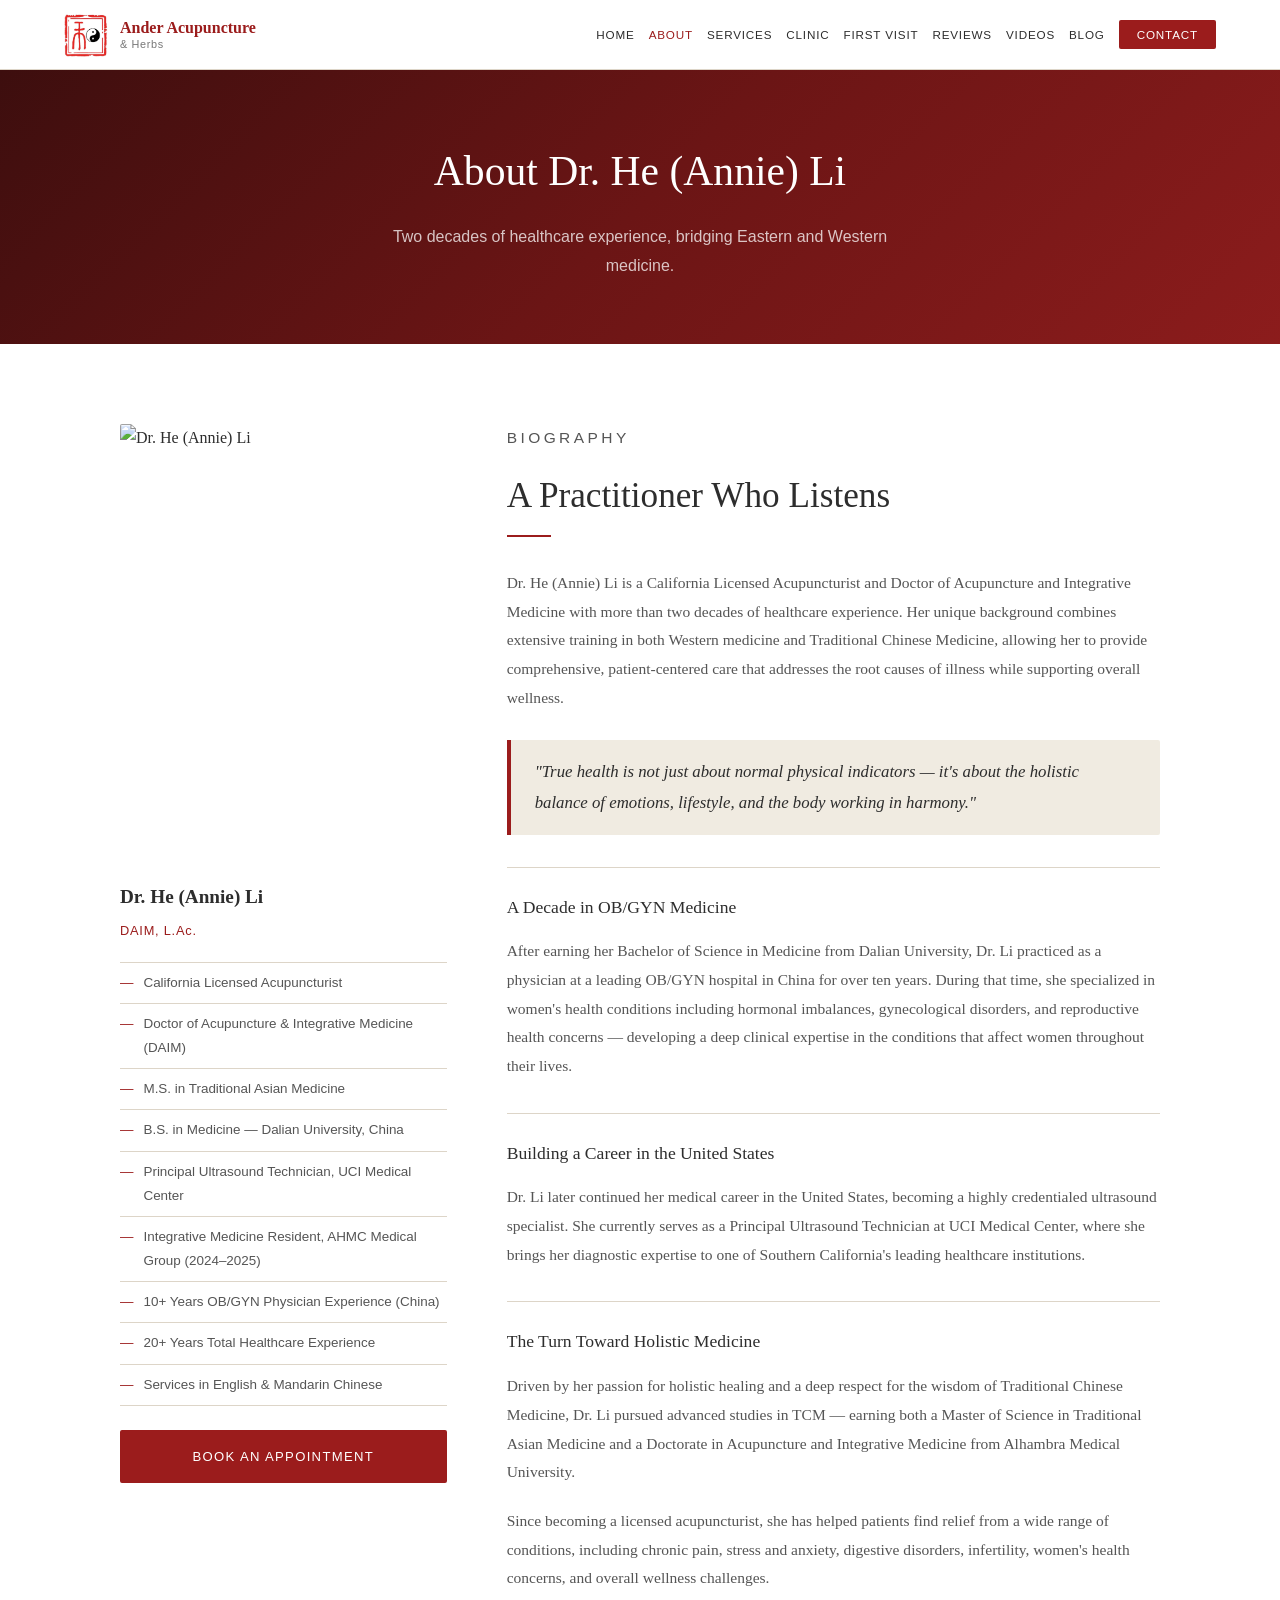
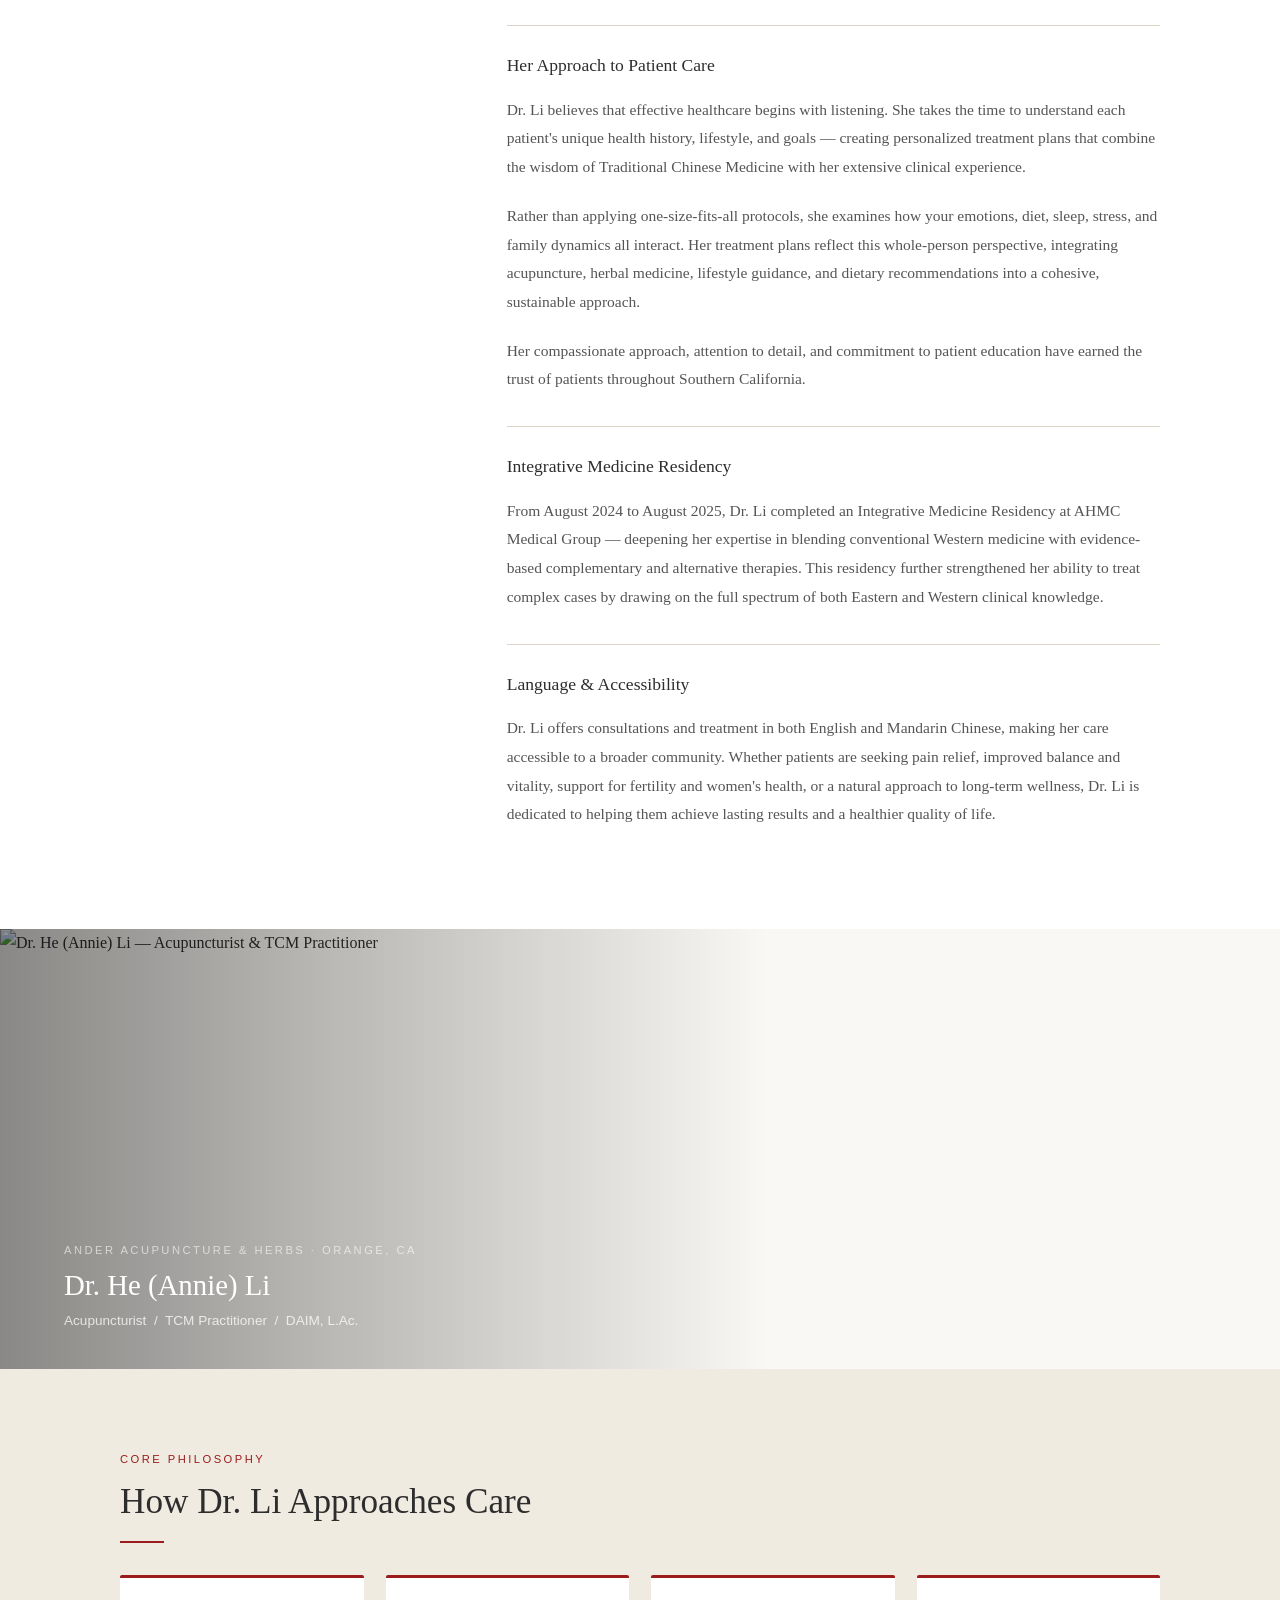
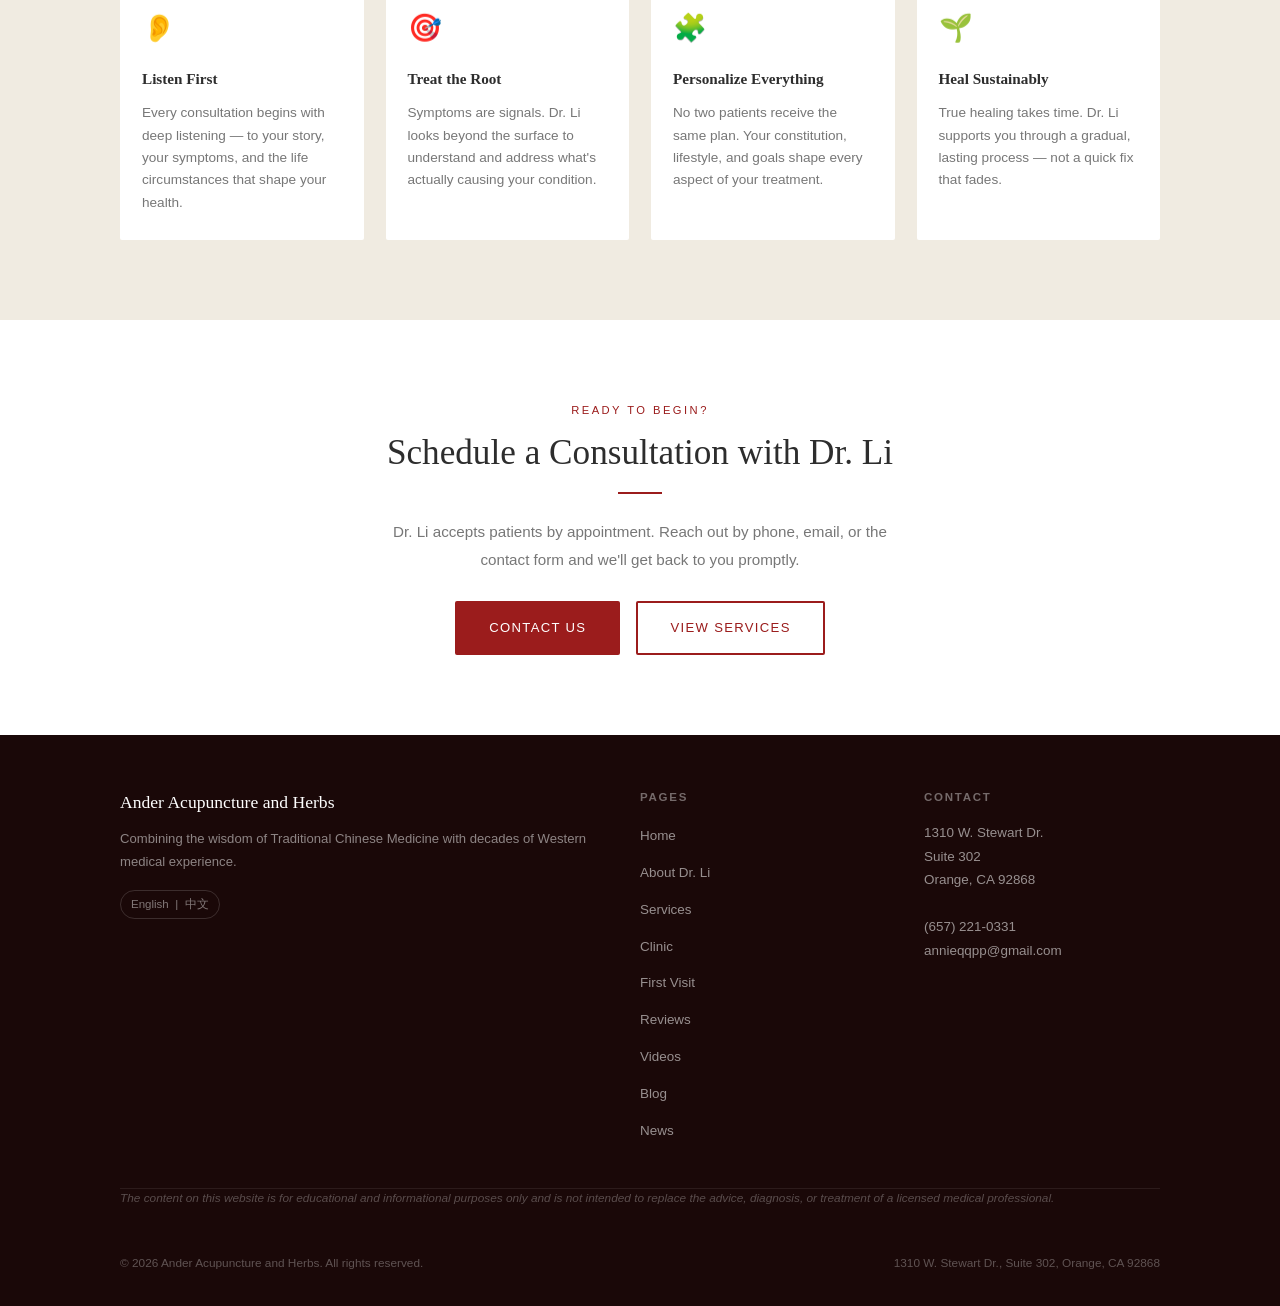
==== about.html @ 7b736810 "Add files via upload" ====
<!DOCTYPE html>
<html lang="en">
<head>
  <meta charset="UTF-8" />
  <meta name="viewport" content="width=device-width, initial-scale=1.0" />
  <title>About Dr. Li | Ander Acupuncture and Herbs</title>
  <link rel="stylesheet" href="style.css" />
  <style>
    /* ── BIO LAYOUT ── */
    .bio-section { background: var(--white); }
    .bio-grid {
      display: grid;
      grid-template-columns: 1fr 2fr;
      gap: 60px;
      align-items: start;
    }

    /* Sidebar */
    .bio-sidebar { position: sticky; top: 88px; }
    .bio-photo {
      width: 100%;
      aspect-ratio: 3/4;
      object-fit: cover;
      border-radius: 2px;
      margin-bottom: 20px;
    }
    .bio-name {
      font-size: 1.2rem;
      font-weight: bold;
      color: var(--dark);
      margin-bottom: 4px;
    }
    .bio-title {
      font-family: Arial, sans-serif;
      font-size: 0.8rem;
      color: var(--red);
      letter-spacing: 0.06em;
      margin-bottom: 20px;
    }
    .cred-list { list-style: none; margin-bottom: 24px; }
    .cred-list li {
      font-family: Arial, sans-serif;
      font-size: 0.84rem;
      color: var(--mid);
      padding: 8px 0;
      border-bottom: 1px solid var(--border);
      display: flex;
      gap: 10px;
      align-items: flex-start;
    }
    .cred-list li:first-child { border-top: 1px solid var(--border); }
    .cred-list li::before { content: '—'; color: var(--red); flex-shrink: 0; }

    /* Bio text */
    .bio-text p {
      font-size: 0.97rem;
      color: var(--mid);
      line-height: 1.85;
      margin-bottom: 20px;
    }
    .bio-text h3 {
      font-size: 1.1rem;
      font-weight: normal;
      color: var(--dark);
      margin: 32px 0 14px;
      padding-top: 24px;
      border-top: 1px solid var(--border);
    }

    /* Pull quote */
    .pull-quote {
      border-left: 4px solid var(--red);
      margin: 28px 0;
      padding: 16px 24px;
      background: var(--tan);
      border-radius: 0 2px 2px 0;
    }
    .pull-quote p {
      font-style: italic;
      font-size: 1.05rem !important;
      color: var(--dark) !important;
      margin: 0 !important;
    }

    /* ── PHILOSOPHY ── */
    .philosophy-section { background: var(--tan); }
    .philosophy-grid {
      display: grid;
      grid-template-columns: repeat(auto-fit, minmax(230px, 1fr));
      gap: 22px;
    }
    .philosophy-card {
      background: var(--white);
      border-top: 3px solid var(--red);
      padding: 26px 22px;
      border-radius: 2px;
    }
    .philosophy-card .p-icon { font-size: 1.7rem; margin-bottom: 12px; }
    .philosophy-card h3 { font-size: 0.95rem; font-weight: bold; margin-bottom: 10px; }
    .philosophy-card p { font-family: Arial, sans-serif; font-size: 0.85rem; color: var(--gray); line-height: 1.65; }

    @media (max-width: 760px) {
      .bio-grid { grid-template-columns: 1fr; }
      .bio-sidebar { position: static; }
      .bio-photo { max-height: 420px; aspect-ratio: auto; }
    }
  </style>
</head>
<body>

  <!-- NAV -->
  <nav>
    <a class="nav-logo" href="index.html">
      <img src="logo.jpg" alt="Ander Acupuncture logo" />
      <div class="nav-brand">
        Ander Acupuncture
        <span>&amp; Herbs</span>
      </div>
    </a>
    <ul class="nav-links">
      <li><a href="index.html">Home</a></li>
      <li><a href="about.html" class="active">About</a></li>
      <li><a href="services.html">Services</a></li>
      <li><a href="clinic.html">Clinic</a></li>
      <li><a href="first-visit.html">First Visit</a></li>
      <li><a href="testimonials.html">Reviews</a></li>
      <li><a href="videos.html">Videos</a></li>
      <li><a href="blog.html">Blog</a></li>
      <li><a href="index.html#contact" class="nav-cta">Contact</a></li>
    </ul>
  </nav>

  <!-- PAGE HERO -->
  <div class="page-hero">
    <h1>About Dr. He (Annie) Li</h1>
    <p>Two decades of healthcare experience, bridging Eastern and Western medicine.</p>
  </div>

  <!-- BIO -->
  <section class="section bio-section">
    <div class="section-inner">
      <div class="bio-grid">

        <!-- SIDEBAR -->
        <div class="bio-sidebar">
          <img class="bio-photo" src="images/dr-li-main.jpeg" alt="Dr. He (Annie) Li" />
          <div class="bio-name">Dr. He (Annie) Li</div>
          <div class="bio-title">DAIM, L.Ac.</div>
          <ul class="cred-list">
            <li>California Licensed Acupuncturist</li>
            <li>Doctor of Acupuncture &amp; Integrative Medicine (DAIM)</li>
            <li>M.S. in Traditional Asian Medicine</li>
            <li>B.S. in Medicine — Dalian University, China</li>
            <li>Principal Ultrasound Technician, UCI Medical Center</li>
            <li>Integrative Medicine Resident, AHMC Medical Group (2024–2025)</li>
            <li>10+ Years OB/GYN Physician Experience (China)</li>
            <li>20+ Years Total Healthcare Experience</li>
            <li>Services in English &amp; Mandarin Chinese</li>
          </ul>
          <a href="index.html#contact" class="btn btn-red" style="display:block;text-align:center;">Book an Appointment</a>
        </div>

        <!-- BIO TEXT -->
        <div class="bio-text">
          <p class="section-label">Biography</p>
          <h2 class="section-title">A Practitioner Who Listens</h2>
          <div class="section-divider"></div>

          <p>Dr. He (Annie) Li is a California Licensed Acupuncturist and Doctor of Acupuncture and Integrative Medicine with more than two decades of healthcare experience. Her unique background combines extensive training in both Western medicine and Traditional Chinese Medicine, allowing her to provide comprehensive, patient-centered care that addresses the root causes of illness while supporting overall wellness.</p>

          <div class="pull-quote">
            <p>"True health is not just about normal physical indicators — it's about the holistic balance of emotions, lifestyle, and the body working in harmony."</p>
          </div>

          <h3>A Decade in OB/GYN Medicine</h3>
          <p>After earning her Bachelor of Science in Medicine from Dalian University, Dr. Li practiced as a physician at a leading OB/GYN hospital in China for over ten years. During that time, she specialized in women's health conditions including hormonal imbalances, gynecological disorders, and reproductive health concerns — developing a deep clinical expertise in the conditions that affect women throughout their lives.</p>

          <h3>Building a Career in the United States</h3>
          <p>Dr. Li later continued her medical career in the United States, becoming a highly credentialed ultrasound specialist. She currently serves as a Principal Ultrasound Technician at UCI Medical Center, where she brings her diagnostic expertise to one of Southern California's leading healthcare institutions.</p>

          <h3>The Turn Toward Holistic Medicine</h3>
          <p>Driven by her passion for holistic healing and a deep respect for the wisdom of Traditional Chinese Medicine, Dr. Li pursued advanced studies in TCM — earning both a Master of Science in Traditional Asian Medicine and a Doctorate in Acupuncture and Integrative Medicine from Alhambra Medical University.</p>
          <p>Since becoming a licensed acupuncturist, she has helped patients find relief from a wide range of conditions, including chronic pain, stress and anxiety, digestive disorders, infertility, women's health concerns, and overall wellness challenges.</p>

          <h3>Her Approach to Patient Care</h3>
          <p>Dr. Li believes that effective healthcare begins with listening. She takes the time to understand each patient's unique health history, lifestyle, and goals — creating personalized treatment plans that combine the wisdom of Traditional Chinese Medicine with her extensive clinical experience.</p>
          <p>Rather than applying one-size-fits-all protocols, she examines how your emotions, diet, sleep, stress, and family dynamics all interact. Her treatment plans reflect this whole-person perspective, integrating acupuncture, herbal medicine, lifestyle guidance, and dietary recommendations into a cohesive, sustainable approach.</p>
          <p>Her compassionate approach, attention to detail, and commitment to patient education have earned the trust of patients throughout Southern California.</p>

          <h3>Integrative Medicine Residency</h3>
          <p>From August 2024 to August 2025, Dr. Li completed an Integrative Medicine Residency at AHMC Medical Group — deepening her expertise in blending conventional Western medicine with evidence-based complementary and alternative therapies. This residency further strengthened her ability to treat complex cases by drawing on the full spectrum of both Eastern and Western clinical knowledge.</p>

          <h3>Language &amp; Accessibility</h3>
          <p>Dr. Li offers consultations and treatment in both English and Mandarin Chinese, making her care accessible to a broader community. Whether patients are seeking pain relief, improved balance and vitality, support for fertility and women's health, or a natural approach to long-term wellness, Dr. Li is dedicated to helping them achieve lasting results and a healthier quality of life.</p>
        </div>

      </div>
    </div>
  </section>

  <!-- DR. LI IN CLINIC — CINEMATIC STRIP -->
  <div style="position:relative;overflow:hidden;max-height:440px;">
    <img src="images/dr-li-clinic.png" alt="Dr. He (Annie) Li — Acupuncturist & TCM Practitioner"
      style="width:100%;height:440px;object-fit:cover;object-position:center 30%;display:block;" />
    <div style="position:absolute;inset:0;background:linear-gradient(to right,rgba(0,0,0,0.45) 0%,transparent 60%);"></div>
    <div style="position:absolute;bottom:36px;left:5%;color:#fff;">
      <div style="font-family:Arial,sans-serif;font-size:0.7rem;letter-spacing:0.22em;text-transform:uppercase;color:rgba(255,255,255,0.6);margin-bottom:8px;">Ander Acupuncture &amp; Herbs · Orange, CA</div>
      <div style="font-family:Georgia,serif;font-size:1.8rem;font-weight:normal;line-height:1.2;margin-bottom:6px;">Dr. He (Annie) Li</div>
      <div style="font-family:Arial,sans-serif;font-size:0.85rem;color:rgba(255,255,255,0.75);">Acupuncturist &nbsp;/&nbsp; TCM Practitioner &nbsp;/&nbsp; DAIM, L.Ac.</div>
    </div>
  </div>

  <!-- PHILOSOPHY -->
  <section class="section philosophy-section">
    <div class="section-inner">
      <p class="section-label">Core Philosophy</p>
      <h2 class="section-title">How Dr. Li Approaches Care</h2>
      <div class="section-divider"></div>
      <div class="philosophy-grid">
        <div class="philosophy-card">
          <div class="p-icon">👂</div>
          <h3>Listen First</h3>
          <p>Every consultation begins with deep listening — to your story, your symptoms, and the life circumstances that shape your health.</p>
        </div>
        <div class="philosophy-card">
          <div class="p-icon">🎯</div>
          <h3>Treat the Root</h3>
          <p>Symptoms are signals. Dr. Li looks beyond the surface to understand and address what's actually causing your condition.</p>
        </div>
        <div class="philosophy-card">
          <div class="p-icon">🧩</div>
          <h3>Personalize Everything</h3>
          <p>No two patients receive the same plan. Your constitution, lifestyle, and goals shape every aspect of your treatment.</p>
        </div>
        <div class="philosophy-card">
          <div class="p-icon">🌱</div>
          <h3>Heal Sustainably</h3>
          <p>True healing takes time. Dr. Li supports you through a gradual, lasting process — not a quick fix that fades.</p>
        </div>
      </div>
    </div>
  </section>

  <!-- CTA -->
  <section class="section" style="background:var(--white);text-align:center;">
    <div class="section-inner">
      <p class="section-label">Ready to Begin?</p>
      <h2 class="section-title">Schedule a Consultation with Dr. Li</h2>
      <div class="section-divider" style="margin:0 auto 24px;"></div>
      <p style="font-family:Arial,sans-serif;font-size:0.95rem;color:var(--gray);margin-bottom:28px;max-width:520px;margin-left:auto;margin-right:auto;">Dr. Li accepts patients by appointment. Reach out by phone, email, or the contact form and we'll get back to you promptly.</p>
      <a href="index.html#contact" class="btn btn-red" style="margin-right:12px;">Contact Us</a>
      <a href="services.html" class="btn btn-outline">View Services</a>
    </div>
  </section>

  <!-- FOOTER -->
  <footer>
    <div class="footer-inner">
      <div>
        <div class="footer-brand">Ander Acupuncture and Herbs</div>
        <p class="footer-tagline">Combining the wisdom of Traditional Chinese Medicine with decades of Western medical experience.</p>
        <span class="footer-lang">English &nbsp;|&nbsp; 中文</span>
      </div>
      <div class="footer-col">
        <h4>Pages</h4>
        <ul>
          <li><a href="index.html">Home</a></li>
          <li><a href="about.html">About Dr. Li</a></li>
          <li><a href="services.html">Services</a></li>
          <li><a href="clinic.html">Clinic</a></li>
          <li><a href="first-visit.html">First Visit</a></li>
          <li><a href="testimonials.html">Reviews</a></li>
      <li><a href="videos.html">Videos</a></li>
      <li><a href="blog.html">Blog</a></li>
          <li><a href="news.html">News</a></li>
        </ul>
      </div>
      <div class="footer-col">
        <h4>Contact</h4>
        <p>
          1310 W. Stewart Dr.<br>Suite 302<br>Orange, CA 92868<br><br>
          <a href="tel:6572210331">(657) 221-0331</a><br>
          <a href="mailto:annieqqpp@gmail.com">annieqqpp@gmail.com</a>
        </p>
      </div>
    </div>
    <p class="footer-disclaimer">
      The content on this website is for educational and informational purposes only and is not intended to replace the advice, diagnosis, or treatment of a licensed medical professional.
    </p>
    <div class="footer-bottom">
      <span>&copy; 2026 Ander Acupuncture and Herbs. All rights reserved.</span>
      <span>1310 W. Stewart Dr., Suite 302, Orange, CA 92868</span>
    </div>
  </footer>

</body>
</html>
---- style.css ----
/* ── VARIABLES ── */
:root {
  --red:        #9B1C1C;
  --red-light:  #B91C1C;
  --red-dark:   #7F1D1D;
  --cream:      #FAF8F4;
  --tan:        #F0EBE1;
  --tan-dark:   #E5DDD0;
  --dark:       #2D2D2D;
  --mid:        #555;
  --gray:       #777;
  --border:     #DDD5C8;
  --white:      #ffffff;
}

/* ── RESET & BASE ── */
*, *::before, *::after { box-sizing: border-box; margin: 0; padding: 0; }

html { scroll-behavior: smooth; }

body {
  font-family: 'Georgia', serif;
  color: var(--dark);
  background: var(--cream);
  line-height: 1.8;
  font-size: 16px;
}

img { display: block; max-width: 100%; height: auto; }
a   { color: inherit; }

/* ── NAV ── */
nav {
  position: sticky;
  top: 0;
  z-index: 200;
  background: var(--white);
  border-bottom: 1px solid var(--border);
  padding: 0 5%;
  display: flex;
  align-items: center;
  justify-content: space-between;
  height: 70px;
}

.nav-logo {
  display: flex;
  align-items: center;
  gap: 12px;
  text-decoration: none;
  flex-shrink: 0;
}

.nav-logo img {
  width: 44px;
  height: 44px;
  object-fit: contain;
}

.nav-brand {
  font-size: 1rem;
  font-weight: bold;
  color: var(--red);
  line-height: 1.2;
  font-family: Georgia, serif;
}

.nav-brand span {
  display: block;
  font-size: 0.68rem;
  font-weight: normal;
  color: var(--gray);
  font-family: Arial, sans-serif;
  letter-spacing: 0.06em;
}

.nav-links {
  list-style: none;
  display: flex;
  gap: 14px;
  align-items: center;
}

.nav-links a {
  text-decoration: none;
  color: var(--dark);
  font-family: Arial, sans-serif;
  font-size: 0.73rem;
  letter-spacing: 0.07em;
  text-transform: uppercase;
  transition: color 0.2s;
  white-space: nowrap;
}

.nav-links a:hover,
.nav-links a.active { color: var(--red); }

.nav-cta {
  background: var(--red);
  color: var(--white) !important;
  padding: 8px 18px;
  border-radius: 2px;
  transition: background 0.2s !important;
}

.nav-cta:hover { background: var(--red-light) !important; }

/* ── BUTTONS ── */
.btn {
  display: inline-block;
  padding: 13px 32px;
  border-radius: 2px;
  font-family: Arial, sans-serif;
  font-size: 0.82rem;
  letter-spacing: 0.1em;
  text-transform: uppercase;
  text-decoration: none;
  cursor: pointer;
  border: 2px solid transparent;
  transition: all 0.2s;
}

.btn-primary {
  background: var(--white);
  color: var(--red);
  border-color: var(--white);
}
.btn-primary:hover {
  background: transparent;
  color: var(--white);
}

.btn-red {
  background: var(--red);
  color: var(--white);
  border-color: var(--red);
}
.btn-red:hover {
  background: var(--red-light);
  border-color: var(--red-light);
}

.btn-outline {
  background: transparent;
  color: var(--red);
  border-color: var(--red);
}
.btn-outline:hover {
  background: var(--red);
  color: var(--white);
}

/* ── SECTION UTILITIES ── */
.section {
  padding: 80px 5%;
}

.section-inner {
  max-width: 1040px;
  margin: 0 auto;
}

.section-label {
  font-family: Arial, sans-serif;
  font-size: 0.7rem;
  letter-spacing: 0.22em;
  text-transform: uppercase;
  color: var(--red);
  margin-bottom: 10px;
}

.section-title {
  font-size: clamp(1.6rem, 3vw, 2.2rem);
  font-weight: normal;
  color: var(--dark);
  margin-bottom: 16px;
  line-height: 1.3;
}

.section-divider {
  width: 44px;
  height: 2px;
  background: var(--red);
  margin-bottom: 32px;
}

.section-intro {
  font-size: 1rem;
  color: var(--mid);
  max-width: 640px;
  margin-bottom: 44px;
  line-height: 1.8;
}

/* ── PAGE HERO (inner pages) ── */
.page-hero {
  background: linear-gradient(135deg, #3D0E0E 0%, #6B1515 50%, #8C1C1C 100%);
  color: var(--white);
  padding: 64px 5%;
  text-align: center;
}

.page-hero h1 {
  font-size: clamp(1.8rem, 4vw, 2.6rem);
  font-weight: normal;
  margin-bottom: 14px;
}

.page-hero p {
  font-size: 1rem;
  color: rgba(255,255,255,0.75);
  max-width: 540px;
  margin: 0 auto;
  font-family: Arial, sans-serif;
}

/* ── CARDS ── */
.card {
  background: var(--white);
  border-radius: 2px;
  overflow: hidden;
}

.card-top-border {
  border-top: 3px solid var(--red);
}

.card-left-border {
  border-left: 4px solid var(--red);
}

/* ── GRID ── */
.grid-2 { display: grid; grid-template-columns: 1fr 1fr; gap: 32px; }
.grid-3 { display: grid; grid-template-columns: repeat(3, 1fr); gap: 28px; }
.grid-4 { display: grid; grid-template-columns: repeat(4, 1fr); gap: 24px; }
.grid-auto { display: grid; grid-template-columns: repeat(auto-fit, minmax(220px, 1fr)); gap: 20px; }

/* ── CONTACT INFO ROWS ── */
.info-row {
  display: flex;
  gap: 14px;
  align-items: flex-start;
  margin-bottom: 20px;
}

.info-icon {
  width: 38px;
  height: 38px;
  background: var(--tan);
  border-radius: 50%;
  display: flex;
  align-items: center;
  justify-content: center;
  font-size: 1rem;
  flex-shrink: 0;
}

.info-text {
  font-family: Arial, sans-serif;
  font-size: 0.88rem;
  color: var(--gray);
  line-height: 1.65;
}

.info-text strong {
  display: block;
  color: var(--dark);
  font-size: 0.76rem;
  letter-spacing: 0.07em;
  text-transform: uppercase;
  margin-bottom: 2px;
}

.info-text a {
  color: var(--red);
  text-decoration: none;
}

/* ── FORM ── */
.form-group { margin-bottom: 16px; }

.form-group label {
  display: block;
  font-family: Arial, sans-serif;
  font-size: 0.74rem;
  letter-spacing: 0.09em;
  text-transform: uppercase;
  color: var(--gray);
  margin-bottom: 6px;
}

.form-group input,
.form-group textarea,
.form-group select {
  width: 100%;
  padding: 10px 14px;
  border: 1px solid var(--border);
  border-radius: 2px;
  font-family: Arial, sans-serif;
  font-size: 0.9rem;
  color: var(--dark);
  background: var(--cream);
  outline: none;
  transition: border-color 0.2s;
  appearance: auto;
}

.form-group input:focus,
.form-group textarea:focus,
.form-group select:focus { border-color: var(--red); }

.form-group textarea { height: 110px; resize: vertical; }

/* ── FOOTER ── */
footer {
  background: #1A0808;
  color: rgba(255,255,255,0.6);
  padding: 52px 5% 32px;
}

.footer-inner {
  max-width: 1040px;
  margin: 0 auto;
  display: grid;
  grid-template-columns: 2fr 1fr 1fr;
  gap: 48px;
  padding-bottom: 36px;
  border-bottom: 1px solid rgba(255,255,255,0.08);
}

.footer-brand {
  font-size: 1.1rem;
  color: var(--white);
  margin-bottom: 10px;
  font-family: Georgia, serif;
}

.footer-tagline {
  font-family: Arial, sans-serif;
  font-size: 0.82rem;
  line-height: 1.7;
  color: rgba(255,255,255,0.5);
  margin-bottom: 16px;
}

.footer-lang {
  display: inline-block;
  font-family: Arial, sans-serif;
  font-size: 0.72rem;
  color: rgba(255,255,255,0.45);
  border: 1px solid rgba(255,255,255,0.15);
  padding: 3px 10px;
  border-radius: 20px;
}

.footer-col h4 {
  font-family: Arial, sans-serif;
  font-size: 0.72rem;
  letter-spacing: 0.15em;
  text-transform: uppercase;
  color: rgba(255,255,255,0.4);
  margin-bottom: 14px;
}

.footer-col ul {
  list-style: none;
}

.footer-col ul li {
  margin-bottom: 8px;
}

.footer-col ul a {
  font-family: Arial, sans-serif;
  font-size: 0.84rem;
  color: rgba(255,255,255,0.55);
  text-decoration: none;
  transition: color 0.2s;
}

.footer-col ul a:hover { color: var(--white); }

.footer-col p {
  font-family: Arial, sans-serif;
  font-size: 0.84rem;
  color: rgba(255,255,255,0.55);
  line-height: 1.75;
}

.footer-col a {
  color: rgba(255,255,255,0.55);
  text-decoration: none;
}

.footer-bottom {
  max-width: 1040px;
  margin: 0 auto;
  padding-top: 24px;
  font-family: Arial, sans-serif;
  font-size: 0.74rem;
  color: rgba(255,255,255,0.3);
  display: flex;
  justify-content: space-between;
  align-items: center;
  flex-wrap: wrap;
  gap: 8px;
}

.footer-disclaimer {
  max-width: 1040px;
  margin: 0 auto 20px;
  font-family: Arial, sans-serif;
  font-size: 0.74rem;
  color: rgba(255,255,255,0.28);
  line-height: 1.65;
  font-style: italic;
}

/* ── RESPONSIVE ── */
@media (max-width: 900px) {
  .grid-3, .grid-4 { grid-template-columns: repeat(2, 1fr); }
  .footer-inner     { grid-template-columns: 1fr 1fr; }
}

@media (max-width: 680px) {
  .nav-links        { display: none; }
  .grid-2, .grid-3, .grid-4 { grid-template-columns: 1fr; }
  .footer-inner     { grid-template-columns: 1fr; gap: 28px; }
  .section          { padding: 56px 5%; }
  .page-hero        { padding: 48px 5%; }
}
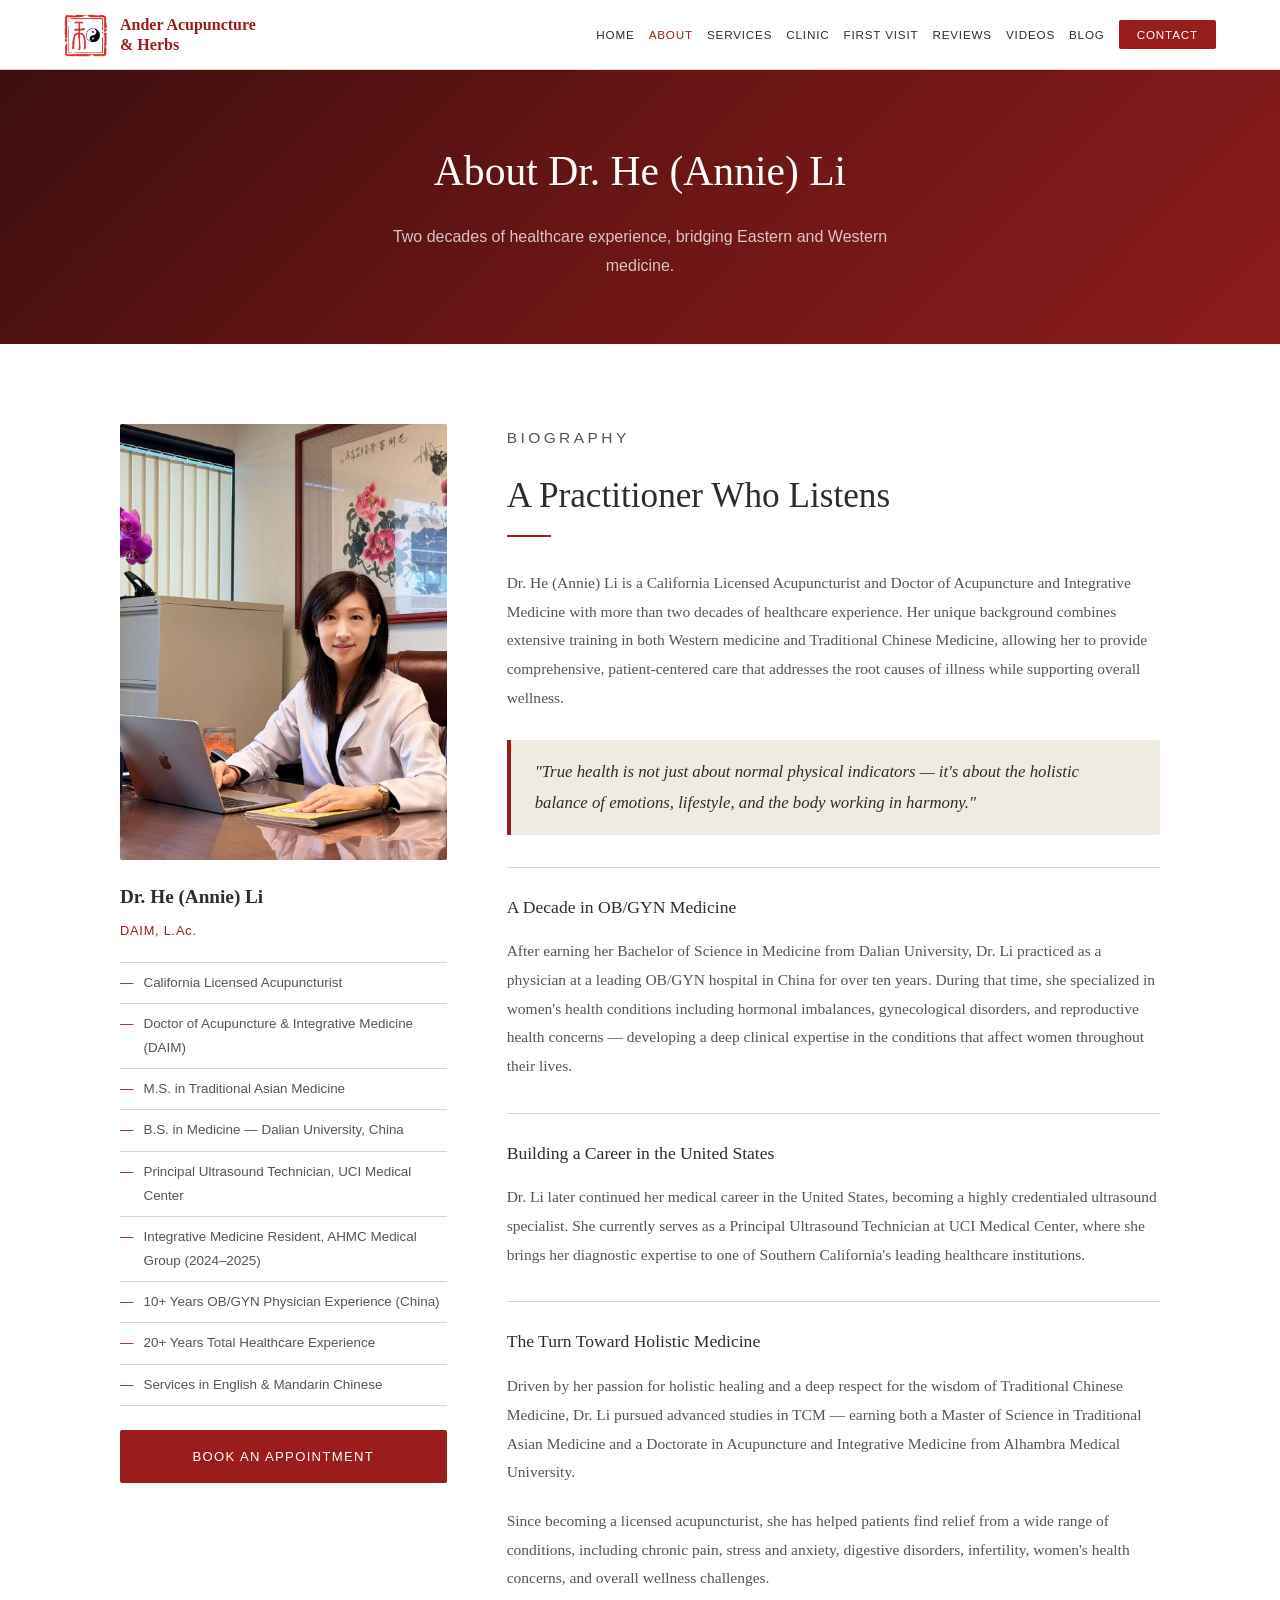
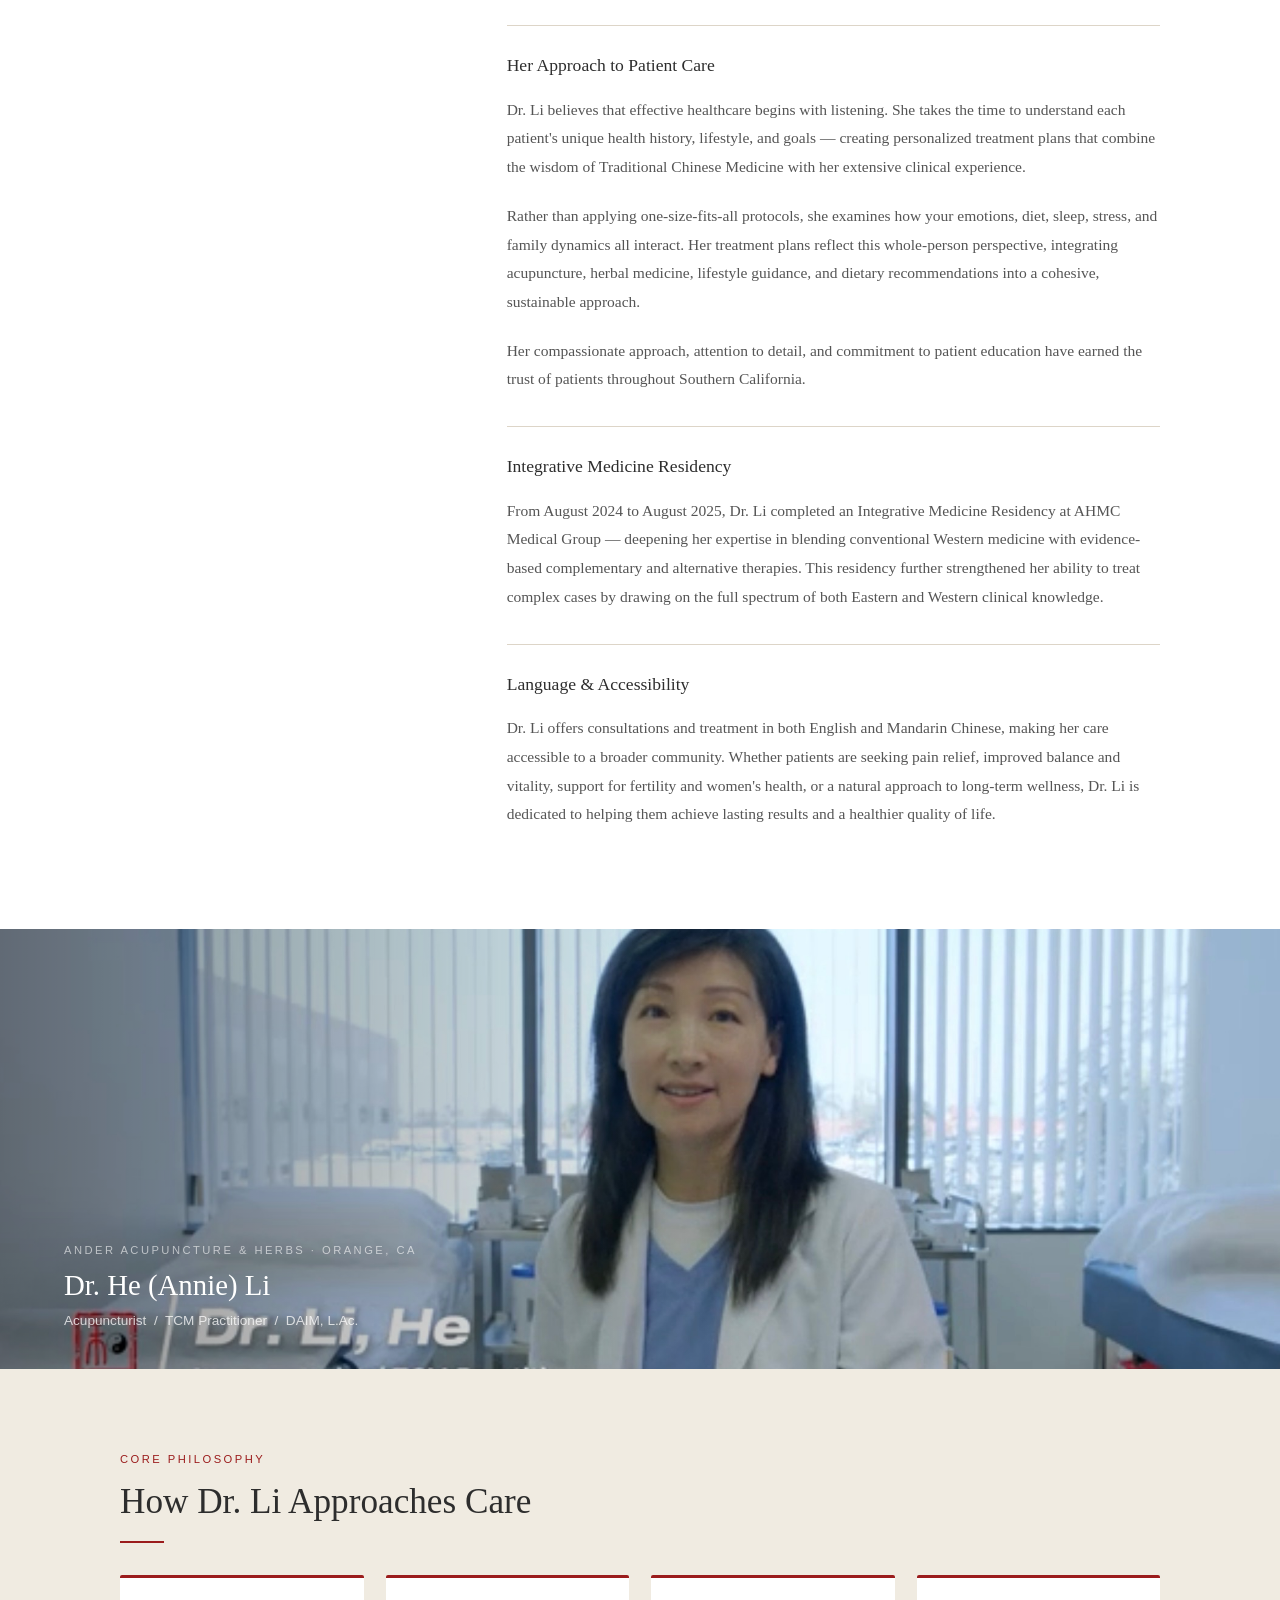
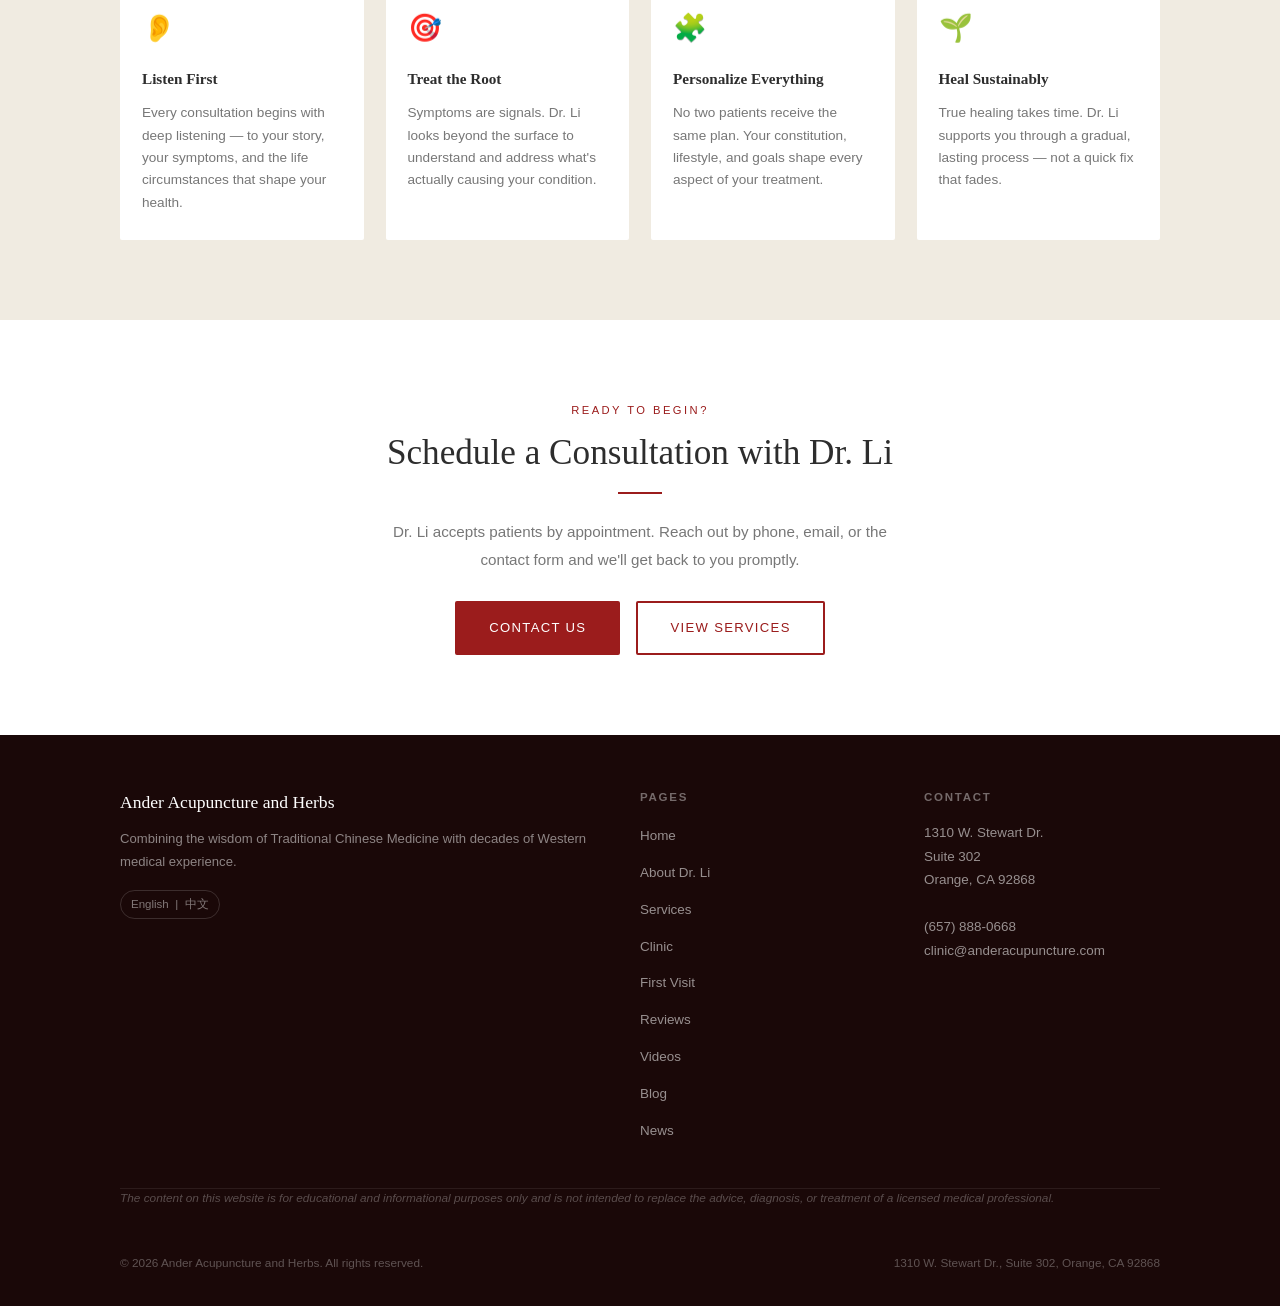
==== commit 43bfaf31: "Update contact info, clinic photos, QR codes, and nav styling - Update phone to (657) 888-0668 and e" ====
--- a/about.html
+++ b/about.html
@@ -279,8 +279,8 @@
         <h4>Contact</h4>
         <p>
           1310 W. Stewart Dr.<br>Suite 302<br>Orange, CA 92868<br><br>
-          <a href="tel:6572210331">(657) 221-0331</a><br>
-          <a href="mailto:annieqqpp@gmail.com">annieqqpp@gmail.com</a>
+          <a href="tel:6578880668">(657) 888-0668</a><br>
+          <a href="mailto:clinic@anderacupuncture.com">clinic@anderacupuncture.com</a>
         </p>
       </div>
     </div>
--- a/style.css
+++ b/style.css
@@ -67,11 +67,11 @@
 
 .nav-brand span {
   display: block;
-  font-size: 0.68rem;
-  font-weight: normal;
-  color: var(--gray);
-  font-family: Arial, sans-serif;
-  letter-spacing: 0.06em;
+  font-size: 1rem;
+  font-weight: bold;
+  color: var(--red);
+  font-family: Georgia, serif;
+  letter-spacing: 0;
 }
 
 .nav-links {
